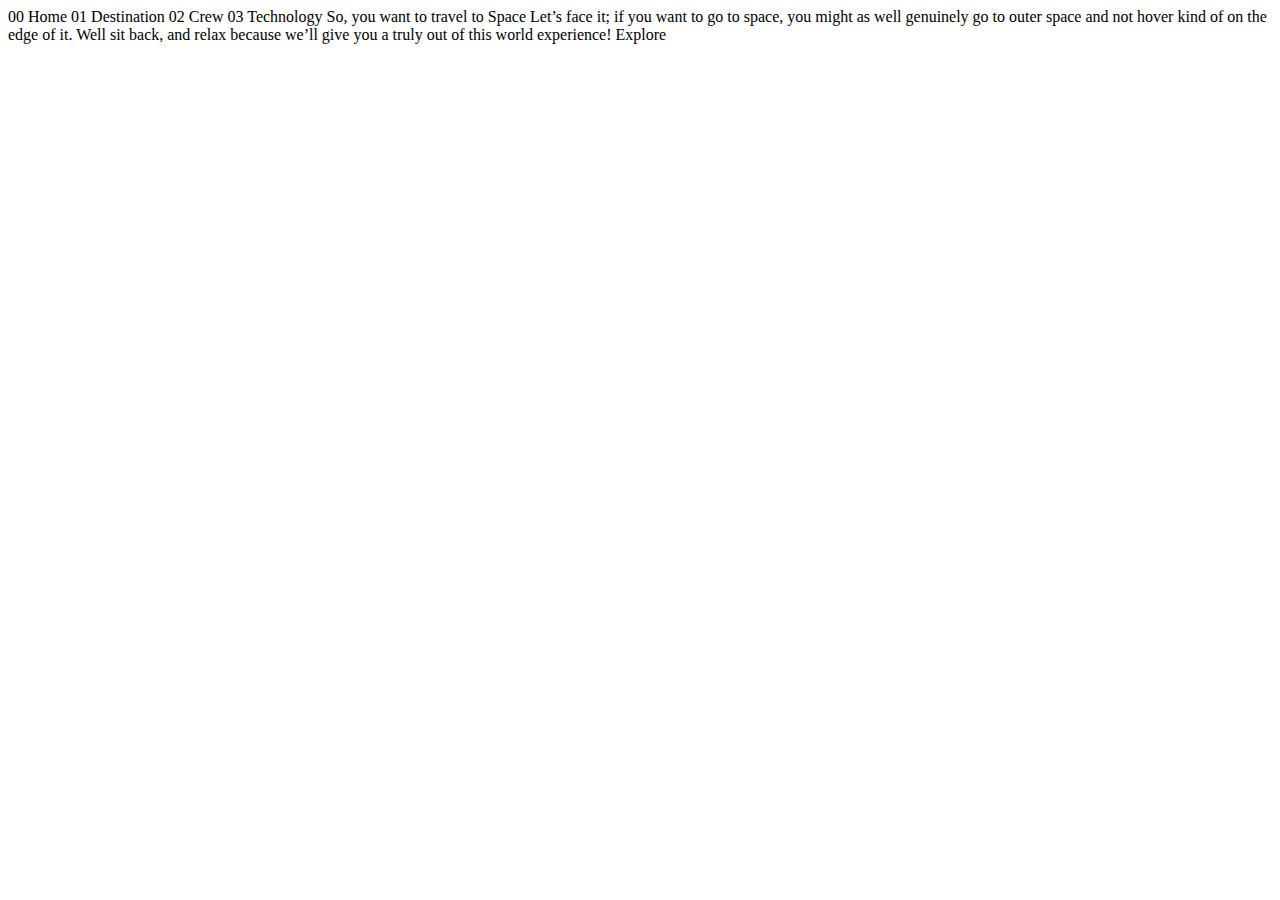
==== starter-code/index.html @ 406a4af6 "First save" ====
<!DOCTYPE html>
<html lang="en">
<head>
  <meta charset="UTF-8">
  <meta name="viewport" content="width=device-width, initial-scale=1.0">

  <link rel="icon" type="image/png" sizes="32x32" href="./assets/favicon-32x32.png">
  
  <title>Frontend Mentor | Space tourism website</title>
</head>
<body>

  00 Home
  01 Destination
  02 Crew
  03 Technology

  So, you want to travel to
  Space
  Let’s face it; if you want to go to space, you might as well genuinely go to 
  outer space and not hover kind of on the edge of it. Well sit back, and relax 
  because we’ll give you a truly out of this world experience!

  Explore

</body>
</html>
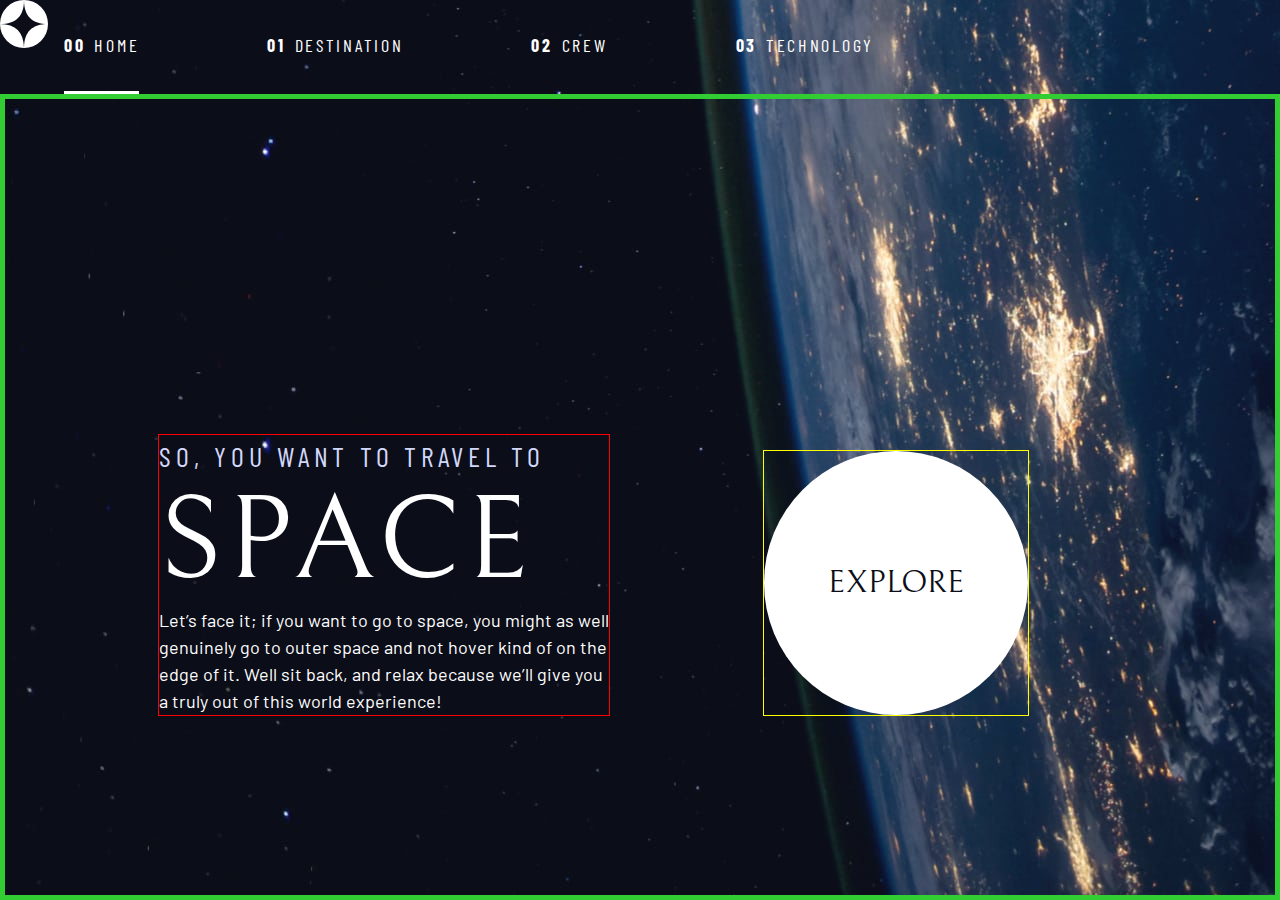
==== commit f4da2888: "homepage" ====
--- a/starter-code/index.html
+++ b/starter-code/index.html
@@ -2,26 +2,53 @@
 <html lang="en">
 <head>
   <meta charset="UTF-8">
+  <!-- media queries will work on mobile devices -->
   <meta name="viewport" content="width=device-width, initial-scale=1.0">
 
   <link rel="icon" type="image/png" sizes="32x32" href="./assets/favicon-32x32.png">
+
+
+   <!-- Google fonts -->
+   <link rel="preconnect" href="https://fonts.googleapis.com" />
+   <link rel="preconnect" href="https://fonts.gstatic.com" crossorigin />
+   <link
+     href="https://fonts.googleapis.com/css2?family=Barlow+Condensed:wght@400;700&family=Bellefair&family=Barlow:wght@400;700&display=swap"
+     rel="stylesheet"
+   />
+
+ <!-- Our custom CSS -->
+   <link rel="stylesheet" href="index.css" />
   
   <title>Frontend Mentor | Space tourism website</title>
 </head>
-<body>
+<body class="home">
 
-  00 Home
-  01 Destination
-  02 Crew
-  03 Technology
+  <header class="primary-header flex">
+    <div>
+      <img src="./assets/shared/logo.svg" alt="space tourism logo" class="logo">
+    </div>
+    <nav>
+        <ul class="primary-navigation underline-indicators flex">
+            <li class="active"><a class="ff-sans-cond uppercase text-white letter-spacing-2" href="index.html"><span>00</span>Home</a>
+            <li><a class="ff-sans-cond uppercase text-white letter-spacing-2" href="destination.html"><span>01</span>Destination</a>
+            <li><a class="ff-sans-cond uppercase text-white letter-spacing-2" href="crew.html"><span>02</span>Crew</a>
+            <li><a class="ff-sans-cond uppercase text-white letter-spacing-2" href="technology.html"><span>03</span>Technology</a>
+        </ul>
+    </nav>
+  </header>
 
-  So, you want to travel to
-  Space
-  Let’s face it; if you want to go to space, you might as well genuinely go to 
-  outer space and not hover kind of on the edge of it. Well sit back, and relax 
-  because we’ll give you a truly out of this world experience!
-
-  Explore
+  <div class="grid-container grid-container--home">
+    <div>
+      <h1 class="text-accent fs-500 ff-sans-cond uppercase letter-spacing-1">So, you want to travel to
+      <span class="d-block fs-900 ff-serif text-white">Space</span></h1>
+      <p>Let’s face it; if you want to go to space, you might as well genuinely go to 
+      outer space and not hover kind of on the edge of it. Well sit back, and relax 
+      because we’ll give you a truly out of this world experience! </p>
+    </div>
+    <div>
+      <a href="#" class="large-button uppercase ff-serif text-dark bg-white">Explore</a>
+    </div>
+  </div>
 
 </body>
 </html>--- a/starter-code/index.css
+++ b/starter-code/index.css
@@ -0,0 +1,547 @@
+/* ------------------- */
+
+
+
+
+/* ----------Custom properties--------- */
+
+:root {
+    /* colors */
+    --clr-dark: 230 35% 7%;
+    --clr-light: 231 77% 90%;
+    --clr-white: 0 0% 100%;
+
+    /* font-sizes */
+
+    /* Set a min middle and ma with clamp  */
+    /* vw (viewport units) dont react to zooming in and out so add a rem  */
+    --fs-900: clamp(5rem, 8vw + 1rem, 9.375rem);
+    --fs-800: 3.5rem;
+    --fs-700: 1.5rem;
+    --fs-600: 1rem;
+    --fs-500: 1.75rem;
+    --fs-400: 0.9375rem;
+    --fs-300: 1rem;
+    --fs-200: 0.875rem;
+
+    /* font-families */
+    --ff-serif: "Bellefair", serif;
+    --ff-sans-cond: "Barlow Condensed", sans-serif;
+    --ff-sans-normal: "Barlow", sans-serif;
+}
+
+
+@media (min-width: 35em) {
+    :root {
+        --fs-800: 5rem;
+        --fs-700: 2.5rem;
+        --fs-600: 1.5rem;
+        --fs-400: 1rem;
+    }
+}
+
+@media (min-width: 45em) {
+    :root {
+        /* font-sizes */
+        --fs-800: 6.25rem;
+        --fs-700: 3.5rem;
+        --fs-600: 2rem;
+        --fs-400: 1.125rem;
+    }
+}
+
+
+
+
+
+/* ---------Reset site starting template---------- */
+
+/* https://piccalil.li/blog/a-modern-css-reset/ */
+
+
+
+/* for sudo cod e explanation  */
+/* https://css-tricks.com/7-practical-uses-for-the-before-and-after-pseudo-elements-in-css/#:~:text=CSS%20%3A%3Abefore%20and%20%3A%3A,not%20an%20). */
+
+
+
+/* Box sizing */
+*,
+*::before,
+*::after {
+    box-sizing: border-box;
+}
+
+/* Reset margins */
+body,
+h1,
+h2,
+h3,
+h4,
+h5,
+p,
+figure,
+picture {
+    margin: 0;
+}
+
+
+h1,
+h2,
+h3,
+h4,
+h5,
+h6,
+p {
+    font-weight: 400;
+}
+
+/* set up the body */
+body {
+    font-family: var(--ff-sans-normal);
+    font-size: var(--fs-400);
+    line-height: 1.5;
+    min-height: 100vh;
+    background-color: hsl(var(--clr-dark));
+    color: hsl(var(--clr-white));
+
+    display: grid;
+    grid-template-rows: min-content 1fr;
+
+}
+
+/* make images easier to work with */
+img,
+picture {
+    max-width: 100%;
+    display: block;
+}
+
+/* make form elements easier to work with */
+input,
+button,
+textarea,
+select {
+    font: inherit;
+}
+
+/* remove animations for people who've turned them off */
+@media (prefers-reduced-motion: reduce) {
+
+    *,
+    *::before,
+    *::after {
+        animation-duration: 0.01ms !important;
+        animation-iteration-count: 1 !important;
+        transition-duration: 0.01ms !important;
+        scroll-behavior: auto !important;
+    }
+}
+
+
+
+
+
+/* ------------------- */
+/* Utility classes     */  
+ /* if it  does one thing   */
+/* ------------------- */
+
+.flex {
+    display: flex;
+    gap: var(--gap, 1rem);
+}
+
+.grid {
+    display: grid;
+    gap: var(--gap, 1rem);
+}
+
+.d-block {
+    display: block;
+}
+
+/*    or .flow > * + *      */
+.flow>*:where(:not(:first-child)) {
+    margin-top: var(--flow-space, 1rem);
+    outline: 1px solid red;
+}
+
+.container {
+    padding-inline: 2em;
+    margin-inline: auto;
+    max-width: 80rem;
+}
+
+.grid-container {
+    text-align: center;
+    border: 5px solid limegreen;
+    display: grid;
+    place-items: center;
+    padding-inline: 1rem;
+}
+
+.grid-container * {
+    max-width: 45ch;
+}
+
+@media (min-width: 45em) {
+    .grid-container {
+        text-align: left;
+        column-gap: var(--container-gap, 2rem);
+        grid-template-columns: minmax(1rem, 1fr) repeat(2, minmax(0, 30rem)) minmax(1rem, 1fr);
+    }
+
+    .grid-container>*:first-child {
+        grid-column: 2;
+        outline: 1px solid red;
+    }
+
+    .grid-container>*:last-child {
+        grid-column: 3;
+        outline: 1px solid yellow;
+    }
+
+    /*  */
+    .grid-container--home {
+        padding-bottom: max(6rem, 20vh);
+        align-items: end;
+    }
+}
+
+/* to assist visual impair/ settings   */
+.sr-only {
+    position: absolute;
+    width: 1px;
+    height: 1px;
+    padding: 0;
+    margin: -1px;
+    overflow: hidden;
+    clip: rect(0, 0, 0, 0);
+    white-space: nowrap;
+    /* added line */
+    border: 0;
+}
+
+
+
+
+
+
+
+
+
+
+/* ---------colors---------- */
+
+.bg-dark {
+    background-color: hsl(var(--clr-dark));
+}
+
+.bg-accent {
+    background-color: hsl(var(--clr-light));
+}
+
+.bg-white {
+    background-color: hsl(var(--clr-white));
+}
+
+.text-dark {
+    color: hsl(var(--clr-dark));
+}
+
+.text-accent {
+    color: hsl(var(--clr-light));
+}
+
+.text-white {
+    color: hsl(var(--clr-white));
+}
+
+
+
+/* typography */
+
+.ff-serif {
+    font-family: var(--ff-serif);
+}
+
+.ff-sans-cond {
+    font-family: var(--ff-sans-cond);
+}
+
+.ff-sans-normal {
+    font-family: var(--ff-sans-normal);
+}
+
+.letter-spacing-1 {
+    letter-spacing: 4.75px;
+}
+
+.letter-spacing-2 {
+    letter-spacing: 2.7px;
+}
+
+.letter-spacing-3 {
+    letter-spacing: 2.35px;
+}
+
+.uppercase {
+    text-transform: uppercase;
+}
+
+.fs-900 {
+    font-size: var(--fs-900);
+}
+
+.fs-800 {
+    font-size: var(--fs-800);
+}
+
+.fs-700 {
+    font-size: var(--fs-700);
+}
+
+.fs-600 {
+    font-size: var(--fs-600);
+}
+
+.fs-500 {
+    font-size: var(--fs-500);
+}
+
+.fs-400 {
+    font-size: var(--fs-400);
+}
+
+.fs-300 {
+    font-size: var(--fs-300);
+}
+
+.fs-200 {
+    font-size: var(--fs-200);
+}
+
+
+.fs-900,
+.fs-800,
+.fs-700,
+.fs-600 {
+    line-height: 1.1;
+}
+
+
+
+.numbered-title {
+    font-family: var(--ff-sans-cond);
+    font-size: var(--fs-500);
+    text-transform: uppercase;
+    letter-spacing: 4.72px;
+}
+
+.numbered-title span {
+    margin-right: .5em;
+    font-weight: 700;
+    color: hsl(var(--clr-white) / .25);
+}
+
+
+
+
+
+/* ------------------- */
+/* Compontents         */
+/* ------------------- */
+
+.large-button {
+    font-size: 2rem;
+    position: relative;
+    display: inline-grid;
+    z-index: 1;
+    place-items: center;
+    padding: 0 2em;
+    border-radius: 50%;
+    aspect-ratio: 1;
+    text-decoration: none;
+}
+
+.large-button::after {
+    content: '';
+    position: absolute;
+    z-index: -1;
+    width: 100%;
+    height: 100%;
+    background: hsl(var(--clr-white) / .15);
+    border-radius: 50%;
+    opacity: 0;
+    transition: opacity 500ms linear, transform 750ms ease-in-out;
+}
+
+.large-button:hover::after,
+.large-button:focus::after {
+    opacity: 1;
+    transform: scale(1.5);
+}
+
+
+
+
+/* confused on how gap is between left and right and underline gap is bottom ? flex? padding in indicators knows value? */
+.primary-navigation {
+    --gap: 8rem;
+    --underline-gap: 2rem;
+    list-style: none;
+    padding: 0;
+    margin: 0;
+}
+
+.primary-navigation a {
+    text-decoration: none;
+}
+
+.primary-navigation a>span {
+    font-weight: 700;
+    margin-right: .5em;
+}
+
+.underline-indicators>* {
+    cursor: pointer;
+    padding: var(--underline-gap, 1rem) 0;
+    border: 0;
+    border-bottom: .2rem solid hsl(var(--clr-white) / 0);
+}
+
+
+.underline-indicators>*:hover,
+.underline-indicators>*:focus {
+    border-color: hsl(var(--clr-white) / .5);
+}
+
+.underline-indicators>.active {
+    border-color: hsl(var(--clr-white) / 1);
+}
+
+.underline-indicators>.active,
+.underline-indicators>[aria-selected="true"] {
+    color: hsl(var(--clr-white) / 1);
+    border-color: hsl(var(--clr-white) / 1);
+}
+
+.tab-list {
+    --gap: 2rem;
+}
+
+
+.dot-indicators>* {
+    cursor: pointer;
+    border: 0;
+    border-radius: 50%;
+    padding: .5em;
+    /* how do i now padding would make them more circle instead of flat circles */
+    background-color: hsl(var(--clr-white) / .25);
+}
+
+.dot-indicators>*:hover,
+.dot-indicators>*:focus {
+    background-color: hsl(var(--clr-white) / .5);
+}
+
+.dot-indicators>[aria-selected="true"] {
+    background-color: hsl(var(--clr-white) / 1);
+}
+
+
+
+.test {
+    flex-direction: column;
+    width: 60px;
+
+}
+
+.number-indicators>* {
+    cursor: pointer;
+    border: 1;
+    border-radius: 50%;
+    padding: 1em;
+    /* how do i now padding would make them more circle instead of flat circles */
+    background-color: hsl(var(--clr-dark) / .25);
+    border-color: hsl(var(--clr-white) / .20);
+
+
+
+}
+
+.number-indicators>*:hover,
+.number-indicators>*:focus {
+    background-color: hsl(var(--clr-dark));
+    border-color: hsl(var(--clr-white));
+}
+
+.number-indicators>[aria-selected="true"] {
+    background-color: hsl(var(--clr-white) / 1);
+    border-color: hsl(var(--clr-white));
+}
+
+
+
+
+
+
+/* ----------------------------- */
+/* Page specific background      */
+/* ----------------------------- */
+body {
+    background-size: cover;
+    background-position: bottom center;
+}
+/* home */
+.home {
+    background-image: url(./assets/home/background-home-mobile.jpg);
+}
+
+@media (min-width: 35rem) {
+    .home {
+        background-position: center center;
+        background-image: url(./assets/home/background-home-tablet.jpg);
+    }
+}
+
+@media (min-width: 45rem) {
+    .home {
+        background-image: url(./assets/home/background-home-desktop.jpg);
+    }
+}
+
+
+
+/* .container-three{
+    width: 500px;
+    height: 500px;
+    margin: 30px auto;
+    display: grid;
+    grid-template: 1fr 50px /  4% 1fr;
+}
+
+
+
+.fun{
+    border: solid 1px;
+} */
+
+
+
+/* 
+
+Questions  
+
+
+Media quires ---
+
+
+@media is affect through viewport ? or do i import similar to a class? 
+
+
+
+
+
+*/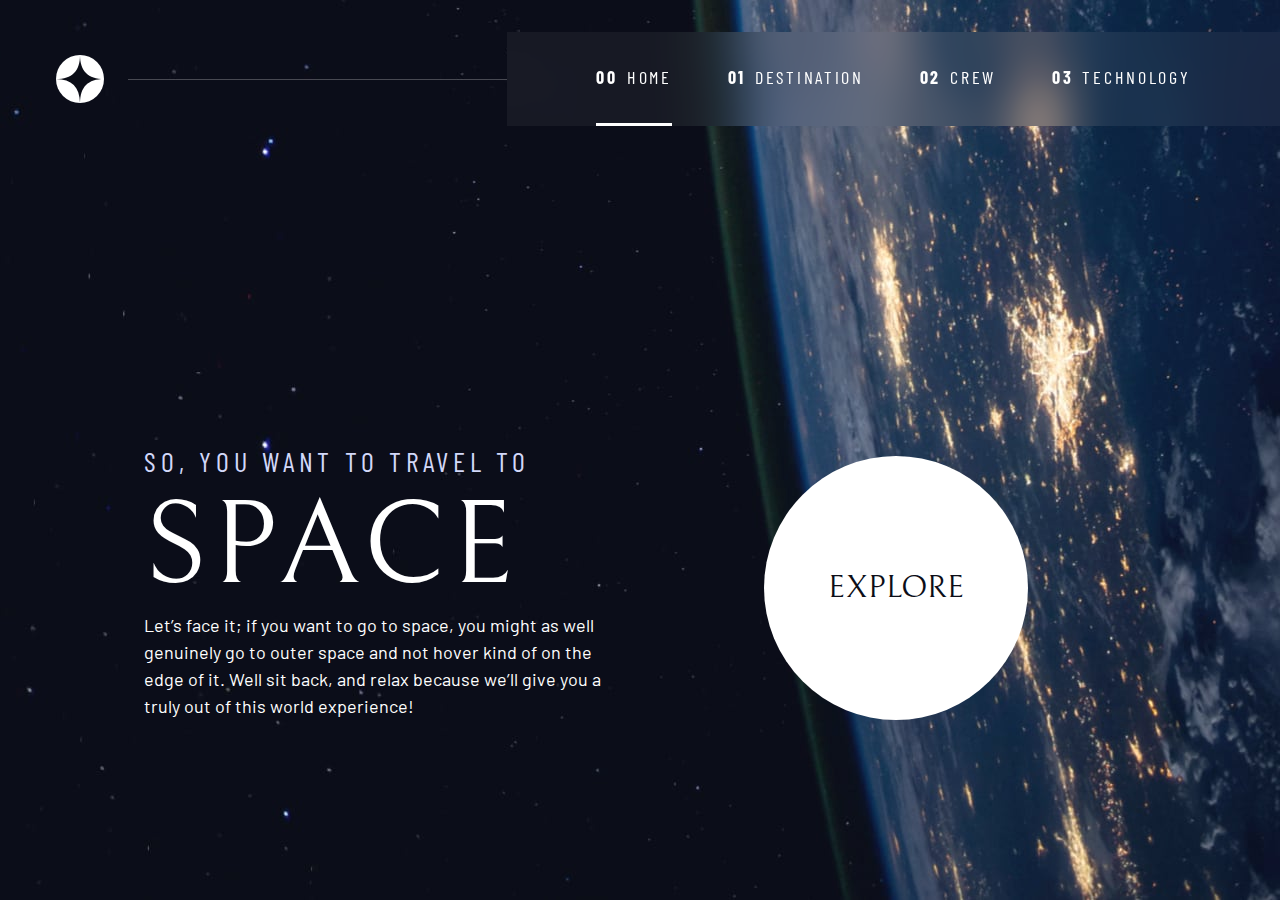
==== commit 8ccb19bb: "nav section" ====
--- a/starter-code/index.html
+++ b/starter-code/index.html
@@ -18,37 +18,41 @@
 
  <!-- Our custom CSS -->
    <link rel="stylesheet" href="index.css" />
+<!-- once page is loaded defer than loads javascript   -->
+<script src="navigation.js" defer></script>
   
-  <title>Frontend Mentor | Space tourism website</title>
+  <title>Space tourism website</title>
 </head>
 <body class="home">
-
+  <a class="skip-to-content" href="#main">Skip to content</a>
   <header class="primary-header flex">
     <div>
       <img src="./assets/shared/logo.svg" alt="space tourism logo" class="logo">
     </div>
+    <button class="mobile-nav-toggle" aria-controls="primary-navigation"><span class="sr-only" aria-expanded="false">Menu</span></button>
     <nav>
-        <ul class="primary-navigation underline-indicators flex">
-            <li class="active"><a class="ff-sans-cond uppercase text-white letter-spacing-2" href="index.html"><span>00</span>Home</a>
-            <li><a class="ff-sans-cond uppercase text-white letter-spacing-2" href="destination.html"><span>01</span>Destination</a>
-            <li><a class="ff-sans-cond uppercase text-white letter-spacing-2" href="crew.html"><span>02</span>Crew</a>
-            <li><a class="ff-sans-cond uppercase text-white letter-spacing-2" href="technology.html"><span>03</span>Technology</a>
+        <ul id="primary-navigation" data-visible="false" class="primary-navigation underline-indicators flex">
+            <li class="active"><a class="ff-sans-cond uppercase text-white letter-spacing-2" href="index.html"><span aria-hidden="true">00</span>Home</a>
+            <li><a class="ff-sans-cond uppercase text-white letter-spacing-2" href="destination.html"><span aria-hidden="true">01</span>Destination</a>
+            <li><a class="ff-sans-cond uppercase text-white letter-spacing-2" href="crew.html"><span aria-hidden="true">02</span>Crew</a>
+            <li><a class="ff-sans-cond uppercase text-white letter-spacing-2" href="technology.html"><span aria-hidden="true">03</span>Technology</a>
         </ul>
     </nav>
   </header>
-
-  <div class="grid-container grid-container--home">
+  
+  <main id="main" class="grid-container grid-container--home">
     <div>
       <h1 class="text-accent fs-500 ff-sans-cond uppercase letter-spacing-1">So, you want to travel to
       <span class="d-block fs-900 ff-serif text-white">Space</span></h1>
+      
       <p>Let’s face it; if you want to go to space, you might as well genuinely go to 
       outer space and not hover kind of on the edge of it. Well sit back, and relax 
       because we’ll give you a truly out of this world experience! </p>
     </div>
     <div>
-      <a href="#" class="large-button uppercase ff-serif text-dark bg-white">Explore</a>
+      <a href="destination.html" class="large-button uppercase ff-serif text-dark bg-white">Explore</a>
     </div>
-  </div>
+  </main>
 
 </body>
 </html>--- a/starter-code/index.css
+++ b/starter-code/index.css
@@ -1,75 +1,63 @@
-/* ------------------- */
-
-
-
-
 /* ----------Custom properties--------- */
 
 :root {
-    /* colors */
-    --clr-dark: 230 35% 7%;
-    --clr-light: 231 77% 90%;
-    --clr-white: 0 0% 100%;
-
+  /* colors */
+  --clr-dark: 230 35% 7%;
+  --clr-light: 231 77% 90%;
+  --clr-white: 0 0% 100%;
+
+  /* font-sizes */
+
+  /* Set a min middle and ma with clamp  */
+  /* vw (viewport units) dont react to zooming in and out so add a rem  */
+  --fs-900: clamp(5rem, 8vw + 1rem, 9.375rem);
+  --fs-800: 3.5rem;
+  --fs-700: 1.5rem;
+  --fs-600: 1rem;
+  --fs-500: 1rem;
+  --fs-400: 0.9375rem;
+  --fs-300: 1rem;
+  --fs-200: 0.875rem;
+
+  /* font-families */
+  --ff-serif: "Bellefair", serif;
+  --ff-sans-cond: "Barlow Condensed", sans-serif;
+  --ff-sans-normal: "Barlow", sans-serif;
+}
+
+@media (min-width: 35em) {
+  :root {
+    --fs-800: 5rem;
+    --fs-700: 2.5rem;
+    --fs-600: 1.5rem;
+    --fs-500: 1.25rem;
+    --fs-400: 1rem;
+  }
+}
+
+@media (min-width: 45em) {
+  :root {
     /* font-sizes */
-
-    /* Set a min middle and ma with clamp  */
-    /* vw (viewport units) dont react to zooming in and out so add a rem  */
-    --fs-900: clamp(5rem, 8vw + 1rem, 9.375rem);
-    --fs-800: 3.5rem;
-    --fs-700: 1.5rem;
-    --fs-600: 1rem;
+    --fs-800: 6.25rem;
+    --fs-700: 3.5rem;
+    --fs-600: 2rem;
     --fs-500: 1.75rem;
-    --fs-400: 0.9375rem;
-    --fs-300: 1rem;
-    --fs-200: 0.875rem;
-
-    /* font-families */
-    --ff-serif: "Bellefair", serif;
-    --ff-sans-cond: "Barlow Condensed", sans-serif;
-    --ff-sans-normal: "Barlow", sans-serif;
-}
-
-
-@media (min-width: 35em) {
-    :root {
-        --fs-800: 5rem;
-        --fs-700: 2.5rem;
-        --fs-600: 1.5rem;
-        --fs-400: 1rem;
-    }
-}
-
-@media (min-width: 45em) {
-    :root {
-        /* font-sizes */
-        --fs-800: 6.25rem;
-        --fs-700: 3.5rem;
-        --fs-600: 2rem;
-        --fs-400: 1.125rem;
-    }
-}
-
-
-
-
+    --fs-400: 1.125rem;
+  }
+}
 
 /* ---------Reset site starting template---------- */
 
 /* https://piccalil.li/blog/a-modern-css-reset/ */
 
-
-
-/* for sudo cod e explanation  */
+/* for sudo code explanation  */
 /* https://css-tricks.com/7-practical-uses-for-the-before-and-after-pseudo-elements-in-css/#:~:text=CSS%20%3A%3Abefore%20and%20%3A%3A,not%20an%20). */
-
-
 
 /* Box sizing */
 *,
 *::before,
 *::after {
-    box-sizing: border-box;
+  box-sizing: border-box;
 }
 
 /* Reset margins */
@@ -82,9 +70,8 @@
 p,
 figure,
 picture {
-    margin: 0;
-}
-
+  margin: 0;
+}
 
 h1,
 h2,
@@ -93,28 +80,29 @@
 h5,
 h6,
 p {
-    font-weight: 400;
+  font-weight: 400;
 }
 
 /* set up the body */
 body {
-    font-family: var(--ff-sans-normal);
-    font-size: var(--fs-400);
-    line-height: 1.5;
-    min-height: 100vh;
-    background-color: hsl(var(--clr-dark));
-    color: hsl(var(--clr-white));
-
-    display: grid;
-    grid-template-rows: min-content 1fr;
-
+  font-family: var(--ff-sans-normal);
+  font-size: var(--fs-400);
+  line-height: 1.5;
+  min-height: 100vh;
+  background-color: hsl(var(--clr-dark));
+  color: hsl(var(--clr-white));
+
+  display: grid;
+  grid-template-rows: min-content 1fr;
+  overflow-x: hidden;
 }
 
 /* make images easier to work with */
 img,
-picture {
-    max-width: 100%;
-    display: block;
+picutre {
+  max-width: 100%;
+  display: block;
+  
 }
 
 /* make form elements easier to work with */
@@ -122,365 +110,444 @@
 button,
 textarea,
 select {
-    font: inherit;
+  font: inherit;
 }
 
 /* remove animations for people who've turned them off */
 @media (prefers-reduced-motion: reduce) {
-
-    *,
-    *::before,
-    *::after {
-        animation-duration: 0.01ms !important;
-        animation-iteration-count: 1 !important;
-        transition-duration: 0.01ms !important;
-        scroll-behavior: auto !important;
-    }
-}
-
-
-
-
+  *,
+  *::before,
+  *::after {
+    animation-duration: 0.01ms !important;
+    animation-iteration-count: 1 !important;
+    transition-duration: 0.01ms !important;
+    scroll-behavior: auto !important;
+  }
+}
 
 /* ------------------- */
-/* Utility classes     */  
- /* if it  does one thing   */
+/* Utility classes     */
+/* if it  does one thing   */
 /* ------------------- */
 
+/* #region */
 .flex {
-    display: flex;
-    gap: var(--gap, 1rem);
+  display: flex;
+  gap: var(--gap, 1rem);
 }
 
 .grid {
-    display: grid;
-    gap: var(--gap, 1rem);
+  display: grid;
+  gap: var(--gap, 1rem);
 }
 
 .d-block {
-    display: block;
+  display: block;
 }
 
 /*    or .flow > * + *      */
-.flow>*:where(:not(:first-child)) {
-    margin-top: var(--flow-space, 1rem);
-    outline: 1px solid red;
+.flow > *:where(:not(:first-child)) {
+  margin-top: var(--flow-space, 1rem);
+  /* outline: 1px solid red; */
+}
+
+.flow--space-small {
+  --flow-space: 0.75rem;
 }
 
 .container {
-    padding-inline: 2em;
-    margin-inline: auto;
-    max-width: 80rem;
-}
-
-.grid-container {
-    text-align: center;
-    border: 5px solid limegreen;
-    display: grid;
-    place-items: center;
-    padding-inline: 1rem;
-}
-
-.grid-container * {
-    max-width: 45ch;
-}
-
-@media (min-width: 45em) {
-    .grid-container {
-        text-align: left;
-        column-gap: var(--container-gap, 2rem);
-        grid-template-columns: minmax(1rem, 1fr) repeat(2, minmax(0, 30rem)) minmax(1rem, 1fr);
-    }
-
-    .grid-container>*:first-child {
-        grid-column: 2;
-        outline: 1px solid red;
-    }
-
-    .grid-container>*:last-child {
-        grid-column: 3;
-        outline: 1px solid yellow;
-    }
-
-    /*  */
-    .grid-container--home {
-        padding-bottom: max(6rem, 20vh);
-        align-items: end;
-    }
+  padding-inline: 2em;
+  margin-inline: auto;
+  max-width: 80rem;
 }
 
 /* to assist visual impair/ settings   */
 .sr-only {
-    position: absolute;
-    width: 1px;
-    height: 1px;
-    padding: 0;
-    margin: -1px;
-    overflow: hidden;
-    clip: rect(0, 0, 0, 0);
-    white-space: nowrap;
-    /* added line */
-    border: 0;
-}
-
-
-
-
-
-
-
-
-
+  position: absolute;
+  width: 1px;
+  height: 1px;
+  padding: 0;
+  margin: -1px;
+  overflow: hidden;
+  clip: rect(0, 0, 0, 0);
+  white-space: nowrap;
+  /* added line */
+  border: 0;
+}
+
+.skip-to-content {
+  position: absolute;
+  z-index: 9999;
+  background: hsl(var(--clr-white));
+  color: hsl(var(--clr-dark));
+  padding: 0.5em 1em;
+  margin-inline: auto;
+  transform: translateY(-100%);
+  transition: transform 250ms ease-in;
+}
+
+.skip-to-content:focus {
+  transform: translateY(0);
+}
 
 /* ---------colors---------- */
 
 .bg-dark {
-    background-color: hsl(var(--clr-dark));
+  background-color: hsl(var(--clr-dark));
 }
 
 .bg-accent {
-    background-color: hsl(var(--clr-light));
+  background-color: hsl(var(--clr-light));
 }
 
 .bg-white {
-    background-color: hsl(var(--clr-white));
+  background-color: hsl(var(--clr-white));
 }
 
 .text-dark {
-    color: hsl(var(--clr-dark));
+  color: hsl(var(--clr-dark));
 }
 
 .text-accent {
-    color: hsl(var(--clr-light));
+  color: hsl(var(--clr-light));
 }
 
 .text-white {
-    color: hsl(var(--clr-white));
-}
-
-
+  color: hsl(var(--clr-white));
+}
 
 /* typography */
 
 .ff-serif {
-    font-family: var(--ff-serif);
+  font-family: var(--ff-serif);
 }
 
 .ff-sans-cond {
-    font-family: var(--ff-sans-cond);
+  font-family: var(--ff-sans-cond);
 }
 
 .ff-sans-normal {
-    font-family: var(--ff-sans-normal);
+  font-family: var(--ff-sans-normal);
 }
 
 .letter-spacing-1 {
-    letter-spacing: 4.75px;
+  letter-spacing: 4.75px;
 }
 
 .letter-spacing-2 {
-    letter-spacing: 2.7px;
+  letter-spacing: 2.7px;
 }
 
 .letter-spacing-3 {
-    letter-spacing: 2.35px;
+  letter-spacing: 2.35px;
 }
 
 .uppercase {
-    text-transform: uppercase;
+  text-transform: uppercase;
 }
 
 .fs-900 {
-    font-size: var(--fs-900);
+  font-size: var(--fs-900);
 }
 
 .fs-800 {
-    font-size: var(--fs-800);
+  font-size: var(--fs-800);
 }
 
 .fs-700 {
-    font-size: var(--fs-700);
+  font-size: var(--fs-700);
 }
 
 .fs-600 {
-    font-size: var(--fs-600);
+  font-size: var(--fs-600);
 }
 
 .fs-500 {
-    font-size: var(--fs-500);
+  font-size: var(--fs-500);
 }
 
 .fs-400 {
-    font-size: var(--fs-400);
+  font-size: var(--fs-400);
 }
 
 .fs-300 {
-    font-size: var(--fs-300);
+  font-size: var(--fs-300);
 }
 
 .fs-200 {
-    font-size: var(--fs-200);
-}
-
+  font-size: var(--fs-200);
+}
 
 .fs-900,
 .fs-800,
 .fs-700,
 .fs-600 {
-    line-height: 1.1;
-}
-
-
+  line-height: 1.1;
+}
 
 .numbered-title {
-    font-family: var(--ff-sans-cond);
-    font-size: var(--fs-500);
-    text-transform: uppercase;
-    letter-spacing: 4.72px;
+  font-family: var(--ff-sans-cond);
+  font-size: var(--fs-500);
+  text-transform: uppercase;
+  letter-spacing: 4.72px;
 }
 
 .numbered-title span {
-    margin-right: .5em;
-    font-weight: 700;
-    color: hsl(var(--clr-white) / .25);
-}
-
-
-
-
-
+  margin-right: 0.5em;
+  font-weight: 700;
+  color: hsl(var(--clr-white) / 0.25);
+}
+
+/* #endregion */
 /* ------------------- */
 /* Compontents         */
 /* ------------------- */
 
+/* #region */
 .large-button {
-    font-size: 2rem;
-    position: relative;
-    display: inline-grid;
-    z-index: 1;
-    place-items: center;
-    padding: 0 2em;
-    border-radius: 50%;
-    aspect-ratio: 1;
-    text-decoration: none;
+  font-size: 2rem;
+  position: relative;
+  display: inline-grid;
+  z-index: 1;
+  place-items: center;
+  padding: 0 2em;
+  border-radius: 50%;
+  aspect-ratio: 1;
+  text-decoration: none;
 }
 
 .large-button::after {
-    content: '';
-    position: absolute;
-    z-index: -1;
-    width: 100%;
-    height: 100%;
-    background: hsl(var(--clr-white) / .15);
-    border-radius: 50%;
-    opacity: 0;
-    transition: opacity 500ms linear, transform 750ms ease-in-out;
+  content: "";
+  position: absolute;
+  z-index: -1;
+  width: 100%;
+  height: 100%;
+  background: hsl(var(--clr-white) / 0.15);
+  border-radius: 50%;
+  opacity: 0;
+  transition: opacity 500ms linear, transform 750ms ease-in-out;
 }
 
 .large-button:hover::after,
 .large-button:focus::after {
-    opacity: 1;
-    transform: scale(1.5);
-}
-
-
-
+  opacity: 1;
+  transform: scale(1.5);
+}
 
 /* confused on how gap is between left and right and underline gap is bottom ? flex? padding in indicators knows value? */
+
+/* primary-header */
+
+.logo {
+  margin: 1.5rem clamp(1.5rem, 5vw, 3.5rem);
+}
+
+/* There is a bug where nav disappears with sizing for justify content **************** */
+.primary-header {
+  justify-content: space-between;
+  align-items: center;
+}
+
 .primary-navigation {
-    --gap: 8rem;
-    --underline-gap: 2rem;
+  --gap: clamp(1.5rem, 5vw, 3.5rem);
+  --underline-gap: 2rem;
+  list-style: none;
+  padding: 0;
+  margin: 0;
+  background: hsl(var(--clr-dark) / 0.95);
+  /* backdrop-filter: blur(1.5rem); */
+}
+
+/* a property and value is needed to work  */
+@supports (backdrop-filter: blur(1rem)) {
+  .primary-navigation {
+    background: hsl(var(--clr-white) / 0.05);
+    backdrop-filter: blur(1.5rem);
+  }
+}
+
+
+.primary-navigation a {
+  text-decoration: none;
+}
+
+.primary-navigation a > span {
+  font-weight: 700;
+  margin-right: 0.5em;
+}
+
+.mobile-nav-toggle {
+  display: none;
+}
+
+
+
+@media (max-width: 35rem) {
+  .primary-navigation {
+    --underline-gap: 0.5rem;
+    position: fixed;
+    z-index: 1000;
+    inset: 0 0 0 30%;
     list-style: none;
-    padding: 0;
+    padding: min(20rem, 15vh) 2rem;
     margin: 0;
-}
-
-.primary-navigation a {
-    text-decoration: none;
-}
-
-.primary-navigation a>span {
-    font-weight: 700;
-    margin-right: .5em;
-}
-
-.underline-indicators>* {
-    cursor: pointer;
-    padding: var(--underline-gap, 1rem) 0;
+    flex-direction: column;
+    transform: translateX(100%);
+    transition: transform 500ms ease-in-out;
+  }
+
+  .primary-navigation[data-visible="true"] {
+    transform: translateX(0);
+  }
+
+  .primary-navigation.underline-indicators > .active {
     border: 0;
-    border-bottom: .2rem solid hsl(var(--clr-white) / 0);
-}
-
-
-.underline-indicators>*:hover,
-.underline-indicators>*:focus {
-    border-color: hsl(var(--clr-white) / .5);
-}
-
-.underline-indicators>.active {
-    border-color: hsl(var(--clr-white) / 1);
-}
-
-.underline-indicators>.active,
-.underline-indicators>[aria-selected="true"] {
-    color: hsl(var(--clr-white) / 1);
-    border-color: hsl(var(--clr-white) / 1);
+  }
+
+  .mobile-nav-toggle {
+    display: block;
+    position: absolute;
+    z-index: 2000;
+    right: 1rem;
+    top: 2rem;
+    background: transparent;
+    background-image: url(./assets/shared/icon-hamburger.svg);
+    background-repeat: no-repeat;
+    background-position: center;
+    width: 1.5rem;
+    aspect-ratio: 1;
+    border: 0;
+  }
+
+  .mobile-nav-toggle[aria-expanded="true"] {
+    background-image: url(./assets/shared/icon-close.svg);
+  }
+
+  .mobile-nav-toggle:focus-visible {
+    outline: 5px solid white;
+    outline-offset: 5px;
+  }
+
+
+}
+
+@media (min-width: 35em) {
+  .primary-navigation {
+    padding-inline: clamp(3rem, 7vw, 7rem);
+  }
+}
+
+@media (min-width: 35em) and (max-width: 44.999em) {
+  .primary-navigation a > span {
+    display: none;
+  }
+}
+
+@media (min-width: 45em) {
+  .primary-header::after {
+    content: "";
+    display: block;
+    position: relative;
+    height: 1px;
+    width: 100%;
+    margin-right: -2.5rem;
+    background: hsl(var(--clr-white) / 0.25);
+    order: 1;
+  }
+
+  nav {
+    order: 2;
+  }
+
+  .primary-navigation {
+    margin-block: 2rem;
+  }
+}
+
+.underline-indicators > * {
+  cursor: pointer;
+  padding: var(--underline-gap, 0.5rem) 0;
+  border: 0;
+  border-bottom: 0.2rem solid hsl(var(--clr-white) / 0);
+  background-color: transparent;
+}
+
+.underline-indicators > *:hover,
+.underline-indicators > *:focus {
+  border-color: hsl(var(--clr-white) / 0.5);
+}
+
+.underline-indicators > .active {
+  border-color: hsl(var(--clr-white) / 1);
+}
+
+.underline-indicators > .active,
+.underline-indicators > [aria-selected="true"] {
+  color: hsl(var(--clr-white) / 1);
+  border-color: hsl(var(--clr-white) / 1);
 }
 
 .tab-list {
-    --gap: 2rem;
-}
-
-
-.dot-indicators>* {
-    cursor: pointer;
-    border: 0;
-    border-radius: 50%;
-    padding: .5em;
-    /* how do i now padding would make them more circle instead of flat circles */
-    background-color: hsl(var(--clr-white) / .25);
-}
-
-.dot-indicators>*:hover,
-.dot-indicators>*:focus {
-    background-color: hsl(var(--clr-white) / .5);
-}
-
-.dot-indicators>[aria-selected="true"] {
-    background-color: hsl(var(--clr-white) / 1);
-}
-
-
-
-.test {
-    flex-direction: column;
-    width: 60px;
-
-}
-
-.number-indicators>* {
-    cursor: pointer;
-    border: 1;
-    border-radius: 50%;
-    padding: 1em;
-    /* how do i now padding would make them more circle instead of flat circles */
-    background-color: hsl(var(--clr-dark) / .25);
-    border-color: hsl(var(--clr-white) / .20);
-
-
-
-}
-
-.number-indicators>*:hover,
-.number-indicators>*:focus {
-    background-color: hsl(var(--clr-dark));
-    border-color: hsl(var(--clr-white));
-}
-
-.number-indicators>[aria-selected="true"] {
-    background-color: hsl(var(--clr-white) / 1);
-    border-color: hsl(var(--clr-white));
-}
+  --gap: 2rem;
+}
+
+.dot-indicators > * {
+  cursor: pointer;
+  border: 0;
+  border-radius: 50%;
+  padding: 0.5em;
+  /* how do i now padding would make them more circle instead of flat circles */
+  background-color: hsl(var(--clr-white) / 0.25);
+}
+
+.dot-indicators > *:hover,
+.dot-indicators > *:focus {
+  background-color: hsl(var(--clr-white) / 0.5);
+}
+
+.dot-indicators > [aria-selected="true"] {
+  background-color: hsl(var(--clr-white) / 1);
+}
+
+
+
+
+ /*for design number layout buttons   */
+
+
+.number-indicators > * {
+  cursor: pointer;
+  border: 1;
+  border-radius: 50%;
+  padding: 1em;
+  /* how do i now padding would make them more circle instead of flat circles */
+  background-color: hsl(var(--clr-dark) / 0.25);
+  border-color: hsl(var(--clr-white) / 0.2);
+  color: hsl(var(--clr-white));
+ 
+}
+
+.number-indicators > *:hover,
+.number-indicators > *:focus {
+  background-color: hsl(var(--clr-dark));
+  border-color: hsl(var(--clr-white));
+
+}
+
+.number-indicators > [aria-selected="true"] {
+  background-color: hsl(var(--clr-white) / 1);
+  border-color: hsl(var(--clr-white));
+  color: hsl(var(--clr-dark));
+}
+
+/* 
+class="ff-serif text-dark bg-white"
+
+class="ff-serif text-white bg-dark" */
+
+
+/* #endregion */
+
 
 
 
@@ -490,48 +557,398 @@
 /* ----------------------------- */
 /* Page specific background      */
 /* ----------------------------- */
+/* #region */
+
 body {
-    background-size: cover;
-    background-position: bottom center;
-}
+  background-size: cover;
+  background-position: bottom center;
+}
+
 /* home */
+
+
 .home {
-    background-image: url(./assets/home/background-home-mobile.jpg);
+  background-image: url(./assets/home/background-home-mobile.jpg);
 }
 
 @media (min-width: 35rem) {
-    .home {
-        background-position: center center;
-        background-image: url(./assets/home/background-home-tablet.jpg);
+  .home {
+    background-position: center center;
+    background-image: url(./assets/home/background-home-tablet.jpg);
+  }
+}
+
+@media (min-width: 45rem) {
+  .home {
+    background-image: url(./assets/home/background-home-desktop.jpg);
+  }
+}
+
+/* destination */
+
+
+.destination {
+  background-image: url(./assets/destination/background-destination-mobile.jpg);
+}
+
+@media (min-width: 35rem) {
+  .destination {
+    background-position: center center;
+    background-image: url(./assets/destination/background-destination-tablet.jpg);
+  }
+}
+
+@media (min-width: 45rem) {
+  .destination {
+    background-image: url(./assets/destination/background-destination-desktop.jpg);
+  }
+}
+
+/* crew */
+.crew {
+  background-image: url(./assets/home/background-crew-mobile.jpg);
+}
+
+@media (min-width: 35rem) {
+  .crew {
+    background-position: center center;
+    background-image: url(./assets/crew/background-crew-tablet.jpg);
+  }
+}
+
+@media (min-width: 45rem) {
+  .crew {
+    background-image: url(./assets/crew/background-crew-desktop.jpg);
+  }
+}
+
+
+/* technology */
+.technology {
+    background-image: url(./assets/technology/background-technology-mobile.jpg);
+  }
+  
+  @media (min-width: 35rem) {
+    .technology {
+      background-position: center center;
+      background-image: url(./assets/technology/background-technology-tablet.jpg);
     }
-}
-
-@media (min-width: 45rem) {
-    .home {
-        background-image: url(./assets/home/background-home-desktop.jpg);
+  }
+  
+  @media (min-width: 45rem) {
+    .technology {
+      background-image: url(./assets/technology/background-technology-desktop.jpg);
     }
-}
-
-
-
-/* .container-three{
-    width: 500px;
-    height: 500px;
-    margin: 30px auto;
-    display: grid;
-    grid-template: 1fr 50px /  4% 1fr;
-}
-
-
-
-.fun{
-    border: solid 1px;
+  }
+
+  /* #endregion */
+
+/* ----------------------------- */
+/* Layout                        */
+/* ----------------------------- */
+
+.grid-container {
+  text-align: center;
+  /* border: 5px solid limegreen; */
+  display: grid;
+  place-items: center;
+  padding-inline: 1rem;
+  padding-bottom: 4rem;
+}
+
+.grid-container p:not([class]) {
+  max-width: 50ch;
+  /* outline: 3px solid limegreen; */
+}
+
+.numbered-title {
+  grid-area: title;
+}
+
+/* destination layout */
+
+.grid-container--destination {
+  --flow-space: 2rem;
+  grid-template-areas:
+    "title"
+    "image"
+    "tabs"
+    "content";
+}
+
+.grid-container--destination > picture {
+  grid-area: image;
+  max-width: 60%;
+  align-self: start;
+}
+
+/* scrollbar-gutter
+look up 
+ */
+
+.grid-container--destination > .tab-list {
+  grid-area: tabs;
+}
+
+.grid-container--destination > .destination-info {
+  grid-area: content;
+}
+
+.destination-meta {
+  flex-direction: column;
+  border-top: 1px solid hsl(var(--clr-white) / 0.1);
+  padding-top: 2.5rem;
+  margin-top: 2.5rem;
+}
+
+.destination-meta p {
+  font-size: 1.75rem;
+}
+
+/* crew layout */
+
+.grid-container--crew {
+  --flow-space: 2rem;
+  grid-template-areas:
+    "title"
+    "image"
+    "tabs"
+    "content";
+}
+
+.grid-container--crew > picture {
+  grid-area: image;
+  max-width: 60%;
+  border-bottom: 1px solid hsl(var(--clr-white) / 0.1);
+}
+
+.grid-container--crew > .dot-indicators {
+  grid-area: tabs;
+}
+
+.grid-container--crew > .crew-details {
+  grid-area: content;
+}
+
+.crew-details h2 {
+  color: hsl(var(--clr-white) / 0.5);
+}
+
+
+/* technology layout */
+
+.grid-container--technology {
+    --flow-space: 2rem;
+    grid-template-areas:
+      "title"
+      "image"
+      "tabs"
+      "content";
+  }
+  
+  .grid-container--technology > picture {
+    grid-area: image;
+    margin-inline: -1rem;
+    border-bottom: 1px solid hsl(var(--clr-white) / 0);
+  }
+  
+  .grid-container--technology > .number-indicators {
+    grid-area: tabs;
+  }
+  
+  .grid-container--technology > .technology-details {
+    grid-area: content;
+  }
+  
+  .technology-details h2 {
+    color: hsl(var(--clr-white) / 0.5);
+  }
+
+  .hidden_desktop {
+    display:none;
+}
+
+
+
+
+@media (min-width: 35em) {
+  .numbered-title {
+    justify-self: start;
+    margin-top: 2rem;
+  }
+
+  .destination-meta {
+    flex-direction: row;
+    justify-content: space-evenly;
+  }
+
+  .grid-container--crew {
+    padding-bottom: 0;
+    grid-template-areas:
+      "title"
+      "content"
+      "tabs"
+      "image";
+  }
+
+  .grid-container--technology {
+    padding-bottom: 0;
+    grid-template-areas:
+      "title"
+      "image"
+      "tabs"
+      "content";
+     
+  }
+
+
+  
+}
+
+@media (min-width: 45em) {
+  .grid-container {
+    text-align: left;
+    column-gap: var(--container-gap, 2rem);
+    grid-template-columns: minmax(1rem, 1fr) repeat(2, minmax(0, 30rem)) minmax(
+        1rem,
+        1fr
+      );
+  }
+
+  .grid-container--home {
+    padding-bottom: max(6rem, 20vh);
+    align-items: end;
+  }
+
+  .grid-container--home > *:first-child {
+    grid-column: 2;
+  }
+
+  .grid-container--home > *:last-child {
+    grid-column: 3;
+  }
+
+  .grid-container--destination {
+    justify-items: start;
+    /* for larger screen align-content  */
+    align-content: start;
+    grid-template-areas:
+      ". title title ."
+      ". image tabs ."
+      ". image content .";
+  }
+
+  .grid-container--destination > picture {
+    max-width: 90%;
+  }
+
+  .destination-meta {
+    /* chose which ever is smaller min meaning   */
+    --gap: min(6vw, 6rem);
+    justify-content: start;
+  }
+
+  .grid-container--crew {
+    grid-template-columns: minmax(1rem, 1fr) minmax(0, 40rem) minmax(0, 20rem) minmax(
+        1rem,
+        1fr
+      );
+    justify-items: start;
+    grid-template-areas:
+      ". title title ."
+      ". content image ."
+      ". tabs image .";
+  }
+
+  .grid-container--crew > picture {
+    grid-column: span 2;
+    align-self: end;
+    max-width: 90%;
+  }
+
+  /* if i want it to the bottom 
+    .grid-container--crew > picture {
+        align-self: end;
+    } */
+
+
+
+   .number-col {
+        flex-direction: column;
+        width: 60px;
+      }
+  .grid-container--technology {
+    grid-template-columns: minmax(1rem, 1fr) minmax(0, 6rem) minmax(0, 35rem) minmax(
+        10rem,
+        2fr
+      );
+    justify-items: start;
+    grid-template-areas:
+      ". title title image "
+      ". tabs content image "
+      ". . . . ";
+  
+  }
+
+  .grid-container--technology > picture {
+    grid-column: span 2;
+    align-self: center ;
+    justify-self: end;
+    max-width: 150%;
+    padding-top: 10rem;
+    padding-bottom: 4rem;
+
+    
+  }
+
+  .hidden_desktop {
+    display: initial;
+  
+}
+.hidden_mobile {
+    display: none;
+}
+
+
+
+
+
+
+
+}
+
+
+
+
+
+
+
+
+
+
+
+
+
+
+/* [role="tab"]:focus {
+    color: limegreen;
 } */
 
-
-
 /* 
 
+
+
+Notes
+
+
+aria-hidden="true"
+    - for screen readers to avoid reading out loud 
+
+
+
+
+
+
 Questions  
 
 
@@ -543,5 +960,15 @@
 
 
 
-
-*/+custom properties 
+
+- example -- gap custom property how does it know?
+
+
+
+
+crew side nav
+
+
+properties for dot indicators not rendering 
+*/
